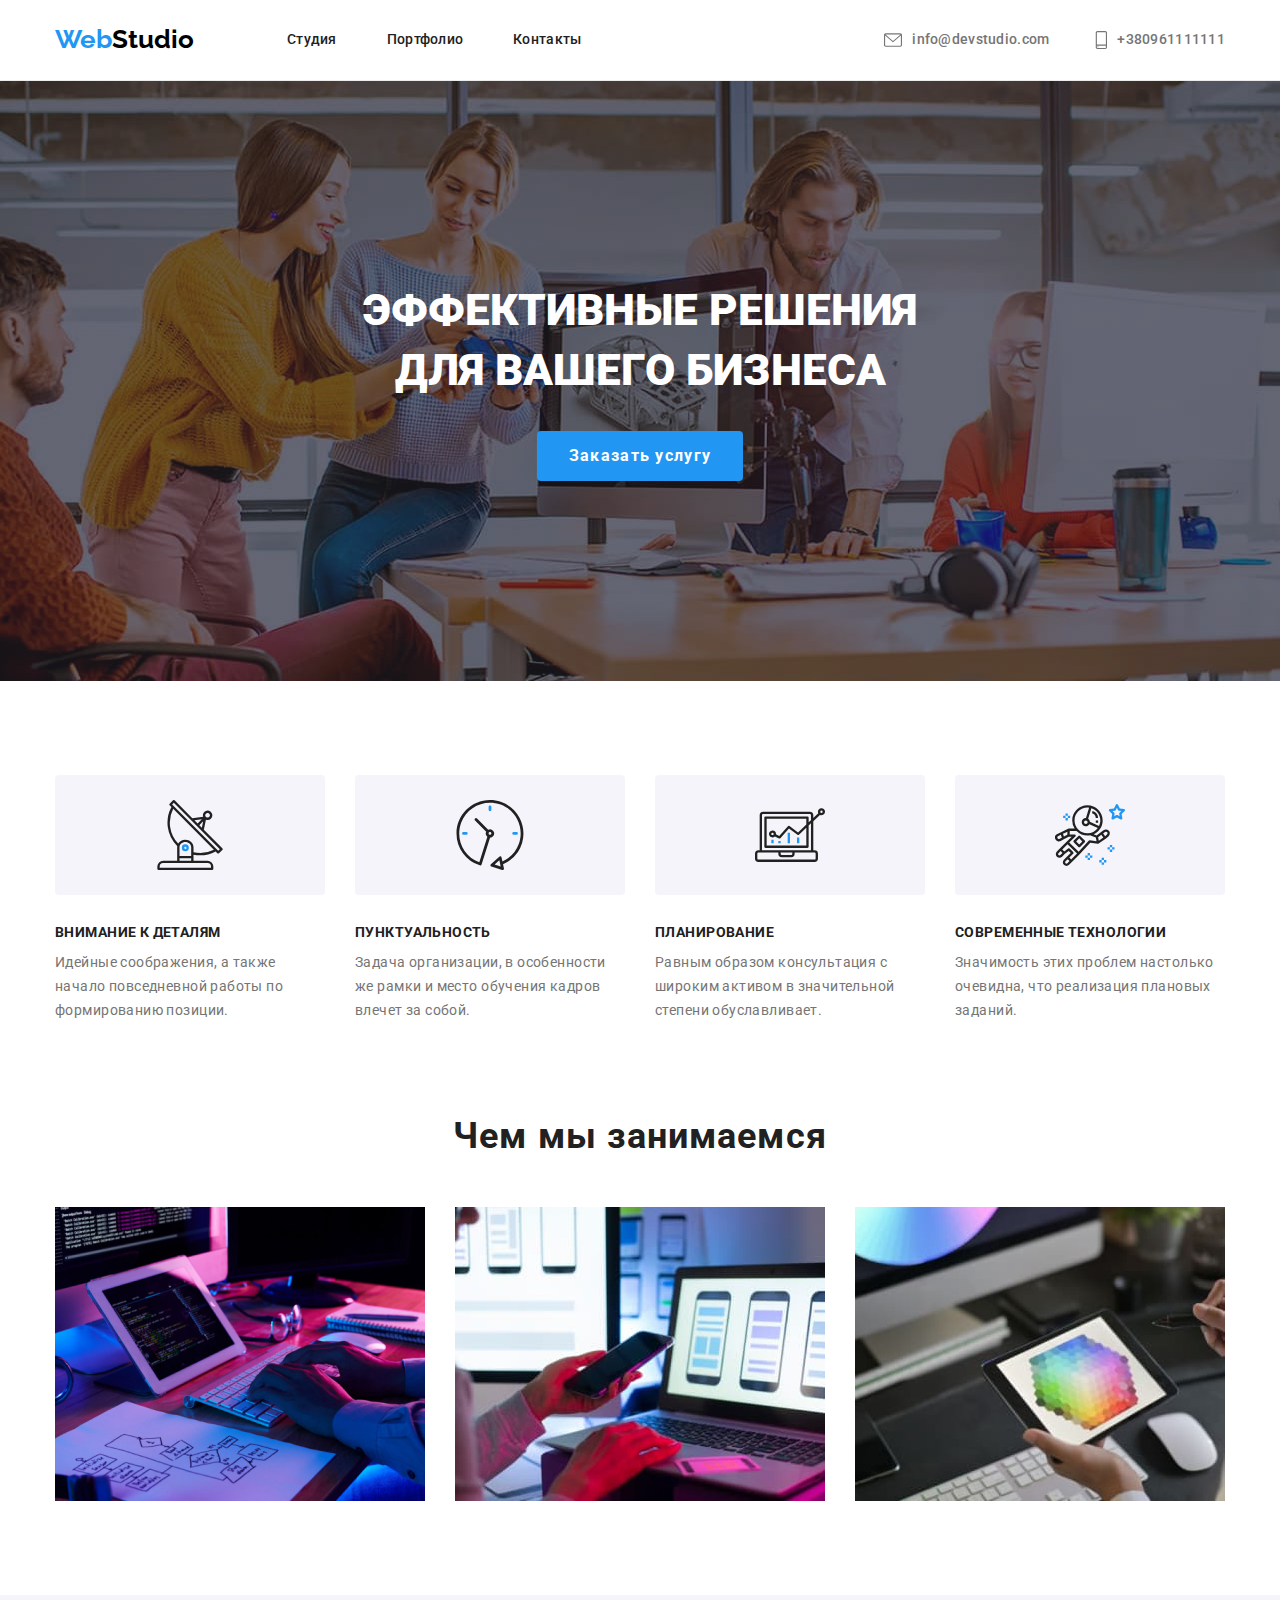
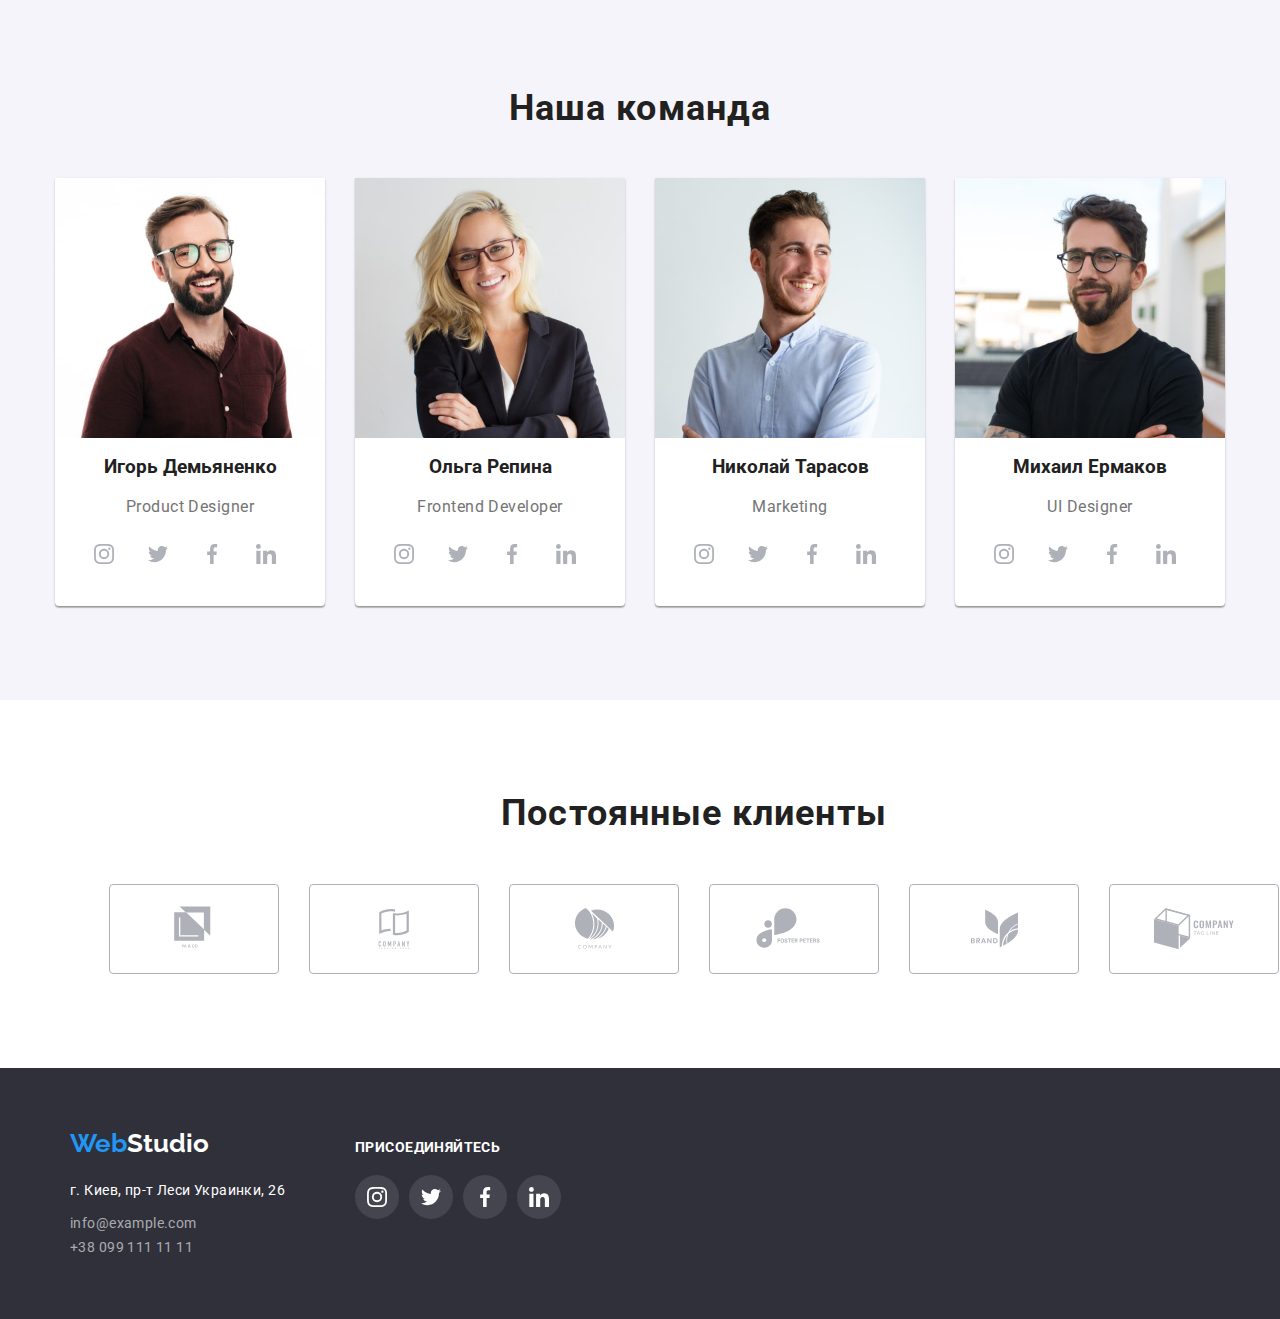
==== index.html @ d6c4748f "hw5 start" ====
<!DOCTYPE html>
<html lang="ru">
<head>
  <meta charset="UTF-8">
  <meta name="viewport" content="width=device-width, initial-scale=1.0">
  <title>Студия</title>
  <link rel="stylesheet" href="./css/modern-normalize.css">
  <link rel="preconnect" href="https://fonts.gstatic.com">
  <link href="https://fonts.googleapis.com/css2?family=Raleway:wght@700&family=Roboto:wght@400;500;700;900&display=swap"
    rel="stylesheet">
  <link rel="stylesheet" href="./css/style.css">
</head>
<body>
  <header>
    <!-- CONTAINER -->

    <div class="container"> 

    <!-- Navigation -->

    <nav class="nav">
    <a href="" class="nav-a">Web<span class="nav-span">Studio</span></a>
    <ul class="site-nav list">
      <li class="item"><a href="" class="link">Студия</a></li>
      <li class="item"><a href="./portfolio.html" class="link">Портфолио</a></li>
      <li class="item"><a href="" class="link">Контакты</a></li>
    </ul>
    
    <ul class="auth-nav list">
      <li>
        <a href="mailto:info@devstudio.com" class="link"> 
          <svg class="icon-envelop" >
            <use href="./images/sprite.svg#icon-envelope-hover" ></use>
          </svg>
          info@devstudio.com</a>
      </li>
      <li><a href="tel:+380961111111" class="link">
        <svg class="icon-smartphone">
          <use href="./images/sprite.svg#icon-smartphone"></use>
        </svg>
        +380961111111</a>
      </li>
    </ul>
    </nav>
    </div>
   
  </header>
  <main>

    <!-- Hero -->

    <section class="hero">

      <h1 class="hero-title">ЭФФЕКТИВНЫЕ РЕШЕНИЯ<br> ДЛЯ ВАШЕГО БИЗНЕСА</h1>
      <button type="button" class="button">Заказать услугу</button>

    </section>

<!-- Advantages -->

<!-- CONTAINER -->

       
      

    <section class="advantages">

       <div class="container">

      <ul class="advantages-list">
        <li class="item">
          
          <div class="advantages-image">

          <svg class="icon-advantages"><use href="./images/sprite.svg#icon-antenna-1"></use></svg>

          </div>
          
        <h3 class="advantages-title">ВНИМАНИЕ К ДЕТАЛЯМ</h3>
        <p class="advantages-text">Идейные соображения, а также начало повседневной работы по формированию позиции.</p>
      </li>
        <li class="item">
          <div class="advantages-image">
          <svg class="icon-advantages">
            <use href="./images/sprite.svg#icon-clock-1"></use>
          </svg>
          </div>
          <h3 class="advantages-title">ПУНКТУАЛЬНОСТЬ</h3>
          <p class="advantages-text">Задача организации, в особенности же рамки и место обучения кадров влечет за собой.</p>
        </li>
        <li class="item">
          <div class="advantages-image">
          <svg class="icon-advantages">
            <use href="./images/sprite.svg#icon-diagram-1"></use>
          </svg>
          </div>
          <h3 class="advantages-title">ПЛАНИРОВАНИЕ</h3>
          <p class="advantages-text">Равным образом консультация с широким активом в значительной степени обуславливает.</p>
        </li>
        <li class="item">
          <div class="advantages-image">
          <svg class="icon-advantages">
            <use href="./images/sprite.svg#icon-astronaut-1"></use>
          </svg>
          </div>
          <h3 class="advantages-title">СОВРЕМЕННЫЕ ТЕХНОЛОГИИ</h3>
          <p class="advantages-text">Значимость этих проблем настолько очевидна, что реализация плановых заданий.</p>
        </li>
      </ul>

       </div>
       
    </section>
      

    <!-- Work -->


    <section class="work" >

      <div class="container">

      <h2 class="title-h">Чем мы занимаемся</h2>

      <ul class="work-list">
        <li class="item">
          <img class="img" src="./images/box1(1).jpg" alt="руки набирают текст" width="370">
        </li>
        <li class="item">
          <img class="img" src="./images/box2(1).jpg" alt="в левой руке телефон" width="370" height="294">
        </li>
        <li class="item">
          <img class="img" src="./images/box3(1).jpg" alt="рука держит планшет" width="370" height="294">
        </li>
      </ul>
      </div>
    </section>

    <!-- Team -->

    <section class="team">
      <div class="container">
      <h2 class="title-team">Наша команда</h2>

      <ul class="team-list">
        <li class="item">
          <img src="./images/teamcard1.jpg" alt="Игорь Демьяненко" width="270" height="260">
          <h3 class="title">Игорь Демьяненко</h3>
          <p class="team-text">Product Designer</p>

          <ul class="social-list">
            <li class="icons-items">
              <a class="social-link" href="#">
                <svg class="social-icons">
                  <use href="./images/sprite.svg#icon-instagram-2"></use>
                </svg>
              </a>
            </li>
            <li  class="icons-items">
              <a class="social-link" href="#">
                <svg class="social-icons">
                  <use href="./images/sprite.svg#icon-twitter-1"></use>
                </svg>
              </a>
            </li>
            <li class="icons-items">
              <a class="social-link" href="#">
                <svg class="social-icons">
                  <use href="./images/sprite.svg#icon-facebook-1"></use>
                </svg>
              </a>
            </li>
            <li class="icons-items">
              <a class="social-link" href="#">
                <svg class="social-icons">
                  <use href="./images/sprite.svg#icon-linkedin-1"></use>
                </svg>
              </a>
            </li>
          </ul>

        </li>
        <li class="item">
          <img src="./images/teamcard2.jpg" alt="Ольга Репина" width="270" height="260">
          <h3 class="title">Ольга Репина</h3>
          <p class="team-text">Frontend Developer</p>

          <ul class="social-list">
            <li class="icons-items">
              <a class="social-link" href="#">
                <svg class="social-icons">
                  <use href="./images/sprite.svg#icon-instagram-2"></use>
                </svg>
              </a>
            </li>
            <li class="icons-items">
              <a class="social-link" href="#">
                <svg class="social-icons">
                  <use href="./images/sprite.svg#icon-twitter-1"></use>
                </svg>
              </a>
            </li>
            <li class="icons-items">
              <a class="social-link" href="#">
                <svg class="social-icons">
                  <use href="./images/sprite.svg#icon-facebook-1"></use>
                </svg>
              </a>
            </li>
            <li class="icons-items">
              <a class="social-link" href="#">
                <svg class="social-icons">
                  <use href="./images/sprite.svg#icon-linkedin-1"></use>
                </svg>
              </a>
            </li>
          </ul>

        </li>
        <li class="item">
          <img src="./images/teamcard3.jpg" alt="Николай Тарасов" width="270" height="260">
          <h3 class="title">Николай Тарасов</h3>
          <p class="team-text">Marketing</p>

          <ul class="social-list">
            <li class="icons-items">
              <a class="social-link" href="#">
                <svg class="social-icons">
                  <use href="./images/sprite.svg#icon-instagram-2"></use>
                </svg>
              </a>
            </li>
            <li class="icons-items">
              <a class="social-link" href="#">
                <svg class="social-icons">
                  <use href="./images/sprite.svg#icon-twitter-1"></use>
                </svg>
              </a>
            </li>
            <li class="icons-items">
              <a class="social-link" href="#">
                <svg class="social-icons">
                  <use href="./images/sprite.svg#icon-facebook-1"></use>
                </svg>
              </a>
            </li>
            <li class="icons-items">
              <a class="social-link" href="#">
                <svg class="social-icons">
                  <use href="./images/sprite.svg#icon-linkedin-1"></use>
                </svg>
              </a>
            </li>
          </ul>

        </li>
        <li class="item">
          <img src="./images/teamcard4.jpg" alt="Михаил Ермаков" width="270" height="260">
          <h3 class="title">Михаил Ермаков</h3>
          <p class="team-text">UI Designer</p>

          <ul class="social-list">
            <li class="icons-items">
              <a class="social-link" href="#">
                <svg class="social-icons">
                  <use href="./images/sprite.svg#icon-instagram-2"></use>
                </svg>
              </a>
            </li>
            <li class="icons-items">
              <a class="social-link" href="#">
                <svg class="social-icons">
                  <use href="./images/sprite.svg#icon-twitter-1"></use>
                </svg>
              </a>
            </li>
            <li class="icons-items">
              <a class="social-link" href="#">
                <svg class="social-icons">
                  <use href="./images/sprite.svg#icon-facebook-1"></use>
                </svg>
              </a>
            </li>
            <li class="icons-items">
              <a class="social-link" href="#">
                <svg class="social-icons">
                  <use href="./images/sprite.svg#icon-linkedin-1"></use>
                </svg>
              </a>
            </li>
          </ul>

        </li>
      </ul>
      </div>
    </section>

    <!-- CLIETS -->

    <section class="clients">
      <div class="container">
        <h2 class="title-clients">Постоянные клиенты</h2>
        <ul class="clients-list"> 
          <li class="clients-items">
            <a class="clients-link" href="#">
              <svg class="clients-logo-1">
                <use href="./images/sprite.svg#icon-logo-1"></use>
              </svg>
            </a>
          </li>
          <li class="clients-items">
            <a class="clients-link" href="#">
              <svg class="clients-logo-2">
                <use href="./images/sprite.svg#icon-logo-2"></use>
              </svg>
            </a>
          </li>
          <li class="clients-items">
            <a class="clients-link" href="#">
              <svg class="clients-logo-3">
                <use href="./images/sprite.svg#icon-logo-3"></use>
              </svg>
            </a>
          </li>
          <li class="clients-items">
            <a class="clients-link" href="#">
              <svg class="clients-logo-4">
                <use href="./images/sprite.svg#icon-logo-4"></use>
              </svg>
            </a>
          </li>
          <li class="clients-items">
            <a class="clients-link" href="#">
              <svg class="clients-logo-5">
                <use href="./images/sprite.svg#icon-logo-5"></use>
              </svg>
            </a>
          </li>
          <li class="clients-items">
            <a class="clients-link" href="#">
              <svg class="clients-logo-6">
                <use href="./images/sprite.svg#icon-logo-6"></use>
              </svg>
            </a>
          </li>
        </ul>

      </div>
    </section>

  </main>
  
  <footer class="futer-nav">
   

    <div class="container">
      <div class="footer-section">
     <section class="footer-first">

    <div class="futer-logo">
    <a href="" class="futer-a">Web<span class="futer-span">Studio</span></a>
    </div>

  <address>

        <p class="futer-address">г. Киев, пр-т Леси Украинки, 26</p>
      
    <ul class="futer-list">
      <li>
        <a href="mailto:info@example.com" class="link">info@example.com</a>
      </li>
      <li>
        <a href="tel:+380991111111" class="link">+38 099 111 11 11</a>
      </li>
    </ul>
  </address> 
 </section>
 <section class="footer-second">

  <div footer-social>

    <p class="footer-text">ПРИСОЕДИНЯЙТЕСЬ</p>

  
  <ul class="social-footer">
    <li class="footer-items">
      <a class="footer-link" href="#">
        <svg class="footer-icons">
          <use href="./images/sprite.svg#icon-instagram-2"></use>
        </svg>
      </a>
    </li>
    <li class="footer-items">
      <a class="footer-link" href="#">
        <svg class="footer-icons">
          <use href="./images/sprite.svg#icon-twitter-1"></use>
        </svg>
      </a>
    </li>
    <li class="footer-items">
      <a class="footer-link" href="#">
        <svg class="footer-icons">
          <use href="./images/sprite.svg#icon-facebook-1"></use>
        </svg>
      </a>
    </li>
    <li class="footer-items">
      <a class="footer-link" href="#">
        <svg class="footer-icons">
          <use href="./images/sprite.svg#icon-linkedin-1"></use>
        </svg>
      </a>
    </li>
  </ul>
  </div>
  </section>
  </div>


    </div>

  </footer>
  
  
</body>
</html>
---- css/style.css ----
:root {
  --white-text: rgba(255,255,255,1);
  --white-text-op: rgba(255, 255, 255, 0.6);


  --black-text: rgba(33, 33, 33, 1);
  --black-text-logo: rgba(0, 0, 0, 1);
  --black-background: rgba(47, 48, 58, 1);


  
  --blue-text: rgba(33, 150, 243, 1);


  --grey-text: rgba(117, 117, 117, 1);
  --grey-background: rgba(245, 244, 250, 1);


  --card-set-gap: 30px;

  --icon-color: rgba(175, 177, 184, 1);


}

html {
  box-sizing: border-box;
}

*,
*::before,
*::after {
  box-sizing: inherit;
}

h1,
h2,
p {
  margin: 0;

}

p {
  color: var(--grey-text); 
  
}

ul {
  list-style: none; 
}

body {
  font-family: Roboto, sans-serif;

}

img {
  display: block;
  max-width: 100%;
}

header {
  border-bottom: 1px solid rgba(236, 236, 236, 1);
}

/* CONTAINER */

.container {
  width: 1200px;
  padding-left: 15px;
  padding-right: 15px;
  margin-left: auto;
  margin-right: auto;

  /* border: solid red; */
}

.nav,
.site-nav,
.auth-nav  {
  display: flex;
}


.nav {
  justify-content: space-between;
  align-items: center;
  padding-top: 24px;
  padding-bottom: 25px;
  

}

.site-nav {
  padding: 0;
  margin-left: 93px;
  margin-top: 0;
  margin-bottom: 0;
}

.site-nav .item + .item {
  margin-left: 50px;
  
}

.auth-nav {
  margin-left: auto;
  margin-top: 0;
  margin-bottom: 0;
}

.auth-nav li:not(:last-child) {
  margin-right: 40px;
}

.title {
  color: var(--black-text);
}

/* Site nav */


.nav-a,
.nav-span {
  font-family: Raleway, sans-serif;
  font-style: normal;
  font-weight: bold;
  font-size: 26px;
  line-height: 1.2;
  text-decoration: none;
}

nav .link {
  font-weight: 500;
  font-size: 14px;
  line-height: 1.14;
  letter-spacing: 0.02em;

  text-decoration: none;

}

.nav-a,
.futer-a {
  color: var(--blue-text);
}

.nav-span {
  color: var(--black-text-logo);
}

.site-nav .link {
  
  color: var(--black-text);

}

.site-nav .link:hover, 
.site-nav .link:focus {
  color: var(--blue-text);
}

.auth-nav .link {
  color: var(--grey-text);

  font-weight: 500;
  font-size: 14px;
  line-height: 1.14;
  letter-spacing: 0.02em;

  text-decoration: none;


  display: flex;
  align-items: center;

}

.auth-nav .link:hover,
.auth-nav .link:focus {
  color: var(--blue-text);
}


.icon-envelop {
  width: 18px;
  height: 18px;
  
  margin-right: 10px;

  fill: currentColor;
  
}


.icon-smartphone {
  width: 18px;
  height: 18px;
  margin-right: 10px;

  fill: currentColor;
}


/* Hero */
.hero {
  max-width: 1600px;
  height: 600px;
  margin-left: auto;
  margin-right: auto;
  background-image: linear-gradient(
    to right,
    rgba(47, 48, 58, 0.4),
    rgba(47, 48, 58, 0.4)
  ),

    url("../images/Imgback.jpg");

  background-repeat: no-repeat;
  background-position: center;
  background-size: cover;

}

.hero {
  background-color: var(--black-background);
  text-align: center;
  padding-top: 200px;
  padding-bottom: 200px;
}

.hero .hero-title {
  margin: 0;
  padding-top: 0px;
  padding-bottom: 30px;


  color: var(--white-text);

  font-weight: 900;
  font-size: 44px;
  line-height: 1.36;
}

.button {

  padding: 10px 32px;

  margin-bottom: 0px;


  color: var(--white-text);
  background-color: var(--blue-text);

  font-family: Roboto, sans-serif;
  font-style: normal;
  font-weight: bold;
  font-size: 16px;
  line-height: 1.87;
  letter-spacing: 1.3px;

  border: none;
  border-radius: 4px;
}

.filtr-button {
  color: var(--black-text);
  background-color: var(--grey-background); 
  font-family: Roboto, sans-serif;
  font-weight: 500;
  font-size: 16px;
  line-height: 1.6;
  letter-spacing: 0.03em;
  text-align: center;
  border-radius: 4px;

  padding: 6px 22px;
  border: none;

}

.filtr-button:hover,
.filtr-button:focus {
  color: var(--white-text);
  background-color: var(--blue-text);
  box-shadow: 0px 3px 1px rgba(0, 0, 0, 0.1), 0px 1px 2px rgba(0, 0, 0, 0.08), 0px 2px 2px rgba(0, 0, 0, 0.12);
  border-radius: 4px;
}

/* Advantages */

.advantages {
  padding-top: 94px;
  padding-bottom: 94px;
}


.advantages-list {
  display: flex;
  flex-wrap: wrap;
  padding: 0;
  margin-top: 0;
  margin-bottom: 0;
  
  justify-content: space-between;
}

.advantages-list .item {
  width: 270px;

  
}

.advantages-list  .item:not(:last-child) {

  margin-right: 30px;

}

.advantages-image {
  justify-content: center;
  align-items: center;
  width: 270px;
  height: 120px;
  margin-right: 30px;
  margin-bottom: 30px;
  
  display: flex;

  background-color: var(--grey-background);
  border-radius: 4px;
  background-repeat: no-repeat;
  background-position: center;
}

.icon-advantages {
  width: 70px;
  height: 70px;
}

/* .icon-advantages {
  width: 270px;
  height: 120px;
  background-color: var(--grey-background);
  border-radius: 4px;
 
} */

.advantages-text {
  margin: 0;
}

.advantages-title {
  margin-top: 0px;
  margin-bottom: 10px;
}

.advantages .advantages-title {
  color: var(--black-text);

  font-weight: bold;
  font-size: 14px;
  line-height: 1.14;
  letter-spacing: 0.03em;
}

.advantages-text {
  font-weight: normal;
  font-size: 14px;
  line-height: 1.71;
  letter-spacing: 0.03em;
}

/* WORK */

.work {
  padding-bottom: 94px;
}

.title-h,
.work-list {
  display: flex;
}

.work-list {
  justify-content: space-between;
  padding: 0;
  margin-top: 0 ;
  margin-bottom: 0px;
}

.work-list .item:not(:last-child) {
  margin-right: 30px;
}

.title-h {

  justify-content: center;
  margin-top: 0;
  margin-bottom: 50px;

  color: var(--black-text);

  font-weight: bold;
  font-size: 36px;
  line-height: 1.1;
  letter-spacing: 0.03em;
}

/* Team */

.team {
  background-color: var(--grey-background);
  padding-bottom: 94px;
  padding-top: 94px;
}

.title-team,
.team-list {
  display: flex;
  
}

.container .title-team {
  justify-content: center;

  margin-top: 0;
  padding-top: 0px;
  margin-bottom: 50px;

  
}

.team-list .item {
  background-color: var(--white-text);

  box-shadow: 0px 2px 1px 0px rgba(0, 0, 0, 0.2), 0px 1px 1px 0px rgba(0, 0, 0, 0.14), 0px 1px 3px 0px rgba(0, 0, 0, 0.12);
  border-radius: 0px 0px 4px 4px;
}

.team-list {
  padding-bottom: 0px;
  padding-left: 0;
  justify-content: space-between;
  margin-top: 0;
  margin-bottom: 0;
}

.team-list .item:not(:last-child){
  margin-right: 30px;
}

.team .title-team {
  color: var(--black-text);
  

  font-weight: bold;
  font-size: 36px;
  line-height: 1.1;
  letter-spacing: 0.03em;
}


.team .team-text {
  font-weight: normal;
  font-size: 16px;
  line-height: 1.19;
  letter-spacing: 0.03em;
}

.title,
.team-text {
  text-align: center;
}


.social-list {
  padding: 16px 27px 30px;
  display: flex;
}

.social-link {
  display: flex;
  width: 44px;
  height: 44px;
  border-radius: 50%;
  justify-content: center;
  align-items: center;
  margin-right: 10px;
  color: var(--icon-color);
  background-color: var(--white-text);
  fill: var(--white-text);
  
}

.social-link:hover,
.social-link:focus {
  background-color: var(--blue-text);
  color: var(--white-text);
  
}

.social-icons {

  fill: currentColor;
  
  width: 20px;
  height: 20px;
}


/* Cards */

.card-button {
  padding: 94px 0;

}

.button-list,
.card-set {
  display: flex;
}

.card-set {
  flex-wrap: wrap;
  padding: 0;
  margin: 0;

  margin-left: calc( -1 * var(--card-set-gap));
  margin-top: calc( -1 * var(--card-set-gap));
  
}

.card-tumb {
  width: 370px;
  height: 294px;
}

.card-set .item-card {

  /* outline: 1px solid teal; */

  flex-basis: calc(100% / 3 - var(--card-set-gap));

  margin-left: var(--card-set-gap);
  margin-top: var(--card-set-gap);
}

.item-card:hover,
.item-card:focus {
  box-shadow: 0px 4px 4px 0px rgba(0, 0, 0, 0.25);

}

.card-content {
  padding: 20px 24px;
  border: 1px solid rgba(238, 238, 238, 1) ;
  border-top: 0;

}

.button-list {
  margin-top: 0px;
  margin-bottom: 50px;
  justify-content: center;
  padding-left: 0;
}

.button-list .item-button:not(:last-child) {
  margin-right: 8px;
  
}


.title-cards {
  color: var(--black-text);

  font-family: Roboto, sans-serif;
  
  font-weight: bold;
  font-size: 18px;
  line-height: 2;
  letter-spacing: 0.06em;
  margin-bottom: 4px;

}

h2 .text-cards {
  font-family: Roboto, sans-serif;
  font-style: normal;
  font-weight: normal;
  font-size: 16px;
  line-height: 1.88;
  letter-spacing: 0.03em;
}

/* CLIENTS */

.clients {

  padding: 94px;

}

.title-clients {
  
  text-align: center;
  justify-content: center;
  margin-top: 0;
  margin-bottom: 50px;

  color: var(--black-text);

  font-weight: bold;
  font-size: 36px;
  line-height: 1.1;
  letter-spacing: 0.03em;
}

.clients-list {
  margin: 0;
  padding: 0;

  display: flex;
  
}

.clients-items:not(:last-child) {
  margin-right: 30px;
  
}

.clients-link {
  display: flex;
  width: 170px;
  height: 90px;
  border: 1px solid rgba(175, 177, 184, 1);
  box-sizing: border-box;
  border-radius: 4px;
  color: var(--icon-color);
  
  background-color: var(--white-text);

  justify-content: center;
  align-items: center;

}

.clients-link:hover,
.clients-link:focus {
  
  border: 1px solid var(--blue-text);
  color: var(--blue-text); 
  
}


.clients-logo-1 {
  width: 44px;
  height: 49px;
  fill: currentColor;
  
}


.clients-logo-2 {
  width: 40px;
  height: 52px;
  fill: currentColor;
}


.clients-logo-3 {
  width: 41px;
  height: 43px;
  fill: currentColor;
}


.clients-logo-4 {
  width: 80px;
  height: 75px;
  fill: currentColor;
}


.clients-logo-5 {
  width: 59px;
  height: 47px;
  fill: currentColor;
}


.clients-logo-6 {
  width: 88px;
  height: 80px;
  fill: currentColor;
}


/* Futer */

.futer-nav {
  padding-top: 60px;
  padding-bottom: 60px;
}


.futer-address {
  display: flex;
}

.futer-logo {
  
  padding-left: 15px;
}

.futer-address {
  margin-top: 20px;
  margin-bottom: 9px;
  padding-left: 15px;
}

.futer-list {
  margin-top: 0;
  margin-bottom: 0;
  padding-left: 15px;
  
}


.futer-span {
  color: var(--white-text); 

}


.futer-nav {


  background-color: var(--black-background);
}

.futer-address {
  color: var(--white-text);

  font-weight: normal;
  font-size: 14px;
  line-height: 1.7;
  letter-spacing: 0.03em;

}

.futer-nav .link {
  color: var(--white-text-op);

  font-weight: normal;
  font-size: 14px;
  line-height: 1.7;
  letter-spacing: 0.03em;

  text-decoration: none;
}

.futer-nav .link:hover,
.futer-nav .link:focus {
  color: var(--blue-text);
}

.futer-span {
  font-family: Raleway, sans-serif;
  font-style: normal;
  font-weight: bold;
  font-size: 26px;
  line-height: 1.2;
  text-decoration: none;


}

.futer-nav .futer-a {
  font-family: Raleway, sans-serif;
  font-style: normal;
  font-weight: bold;
  font-size: 26px;
  line-height: 1.2;
  text-decoration: none;
  
}

.social-footer {
  display: flex;
  margin-top: 20px;
  padding: 0;
  
}

.footer-text {
  
  font-style: normal;
  font-weight: bold;
  font-size: 14px;
  line-height: 16px;
  letter-spacing: 0.03em;
  text-transform: uppercase;

  color: #FFFFFF;

}

.footer-social {

  display: flex;
  

  width: 206px;
  height: 80px;

}

.footer-link {
  display: flex;
  width: 44px;
  height: 44px;
  border-radius: 50%;
  justify-content: center;
  align-items: center;
  margin-right: 10px;
  background-color: rgba(255, 255, 255, 0.1);

}

.footer-link:hover,
.footer-link:focus {
  background-color: var(--blue-text);
}

.footer-icons {
  width: 20px;
  height: 20px;
  fill: var(--white-text);
}

.footer-section {
  display: flex;
  align-items: baseline;
}

.footer-second {
  margin-left: 70px;
}
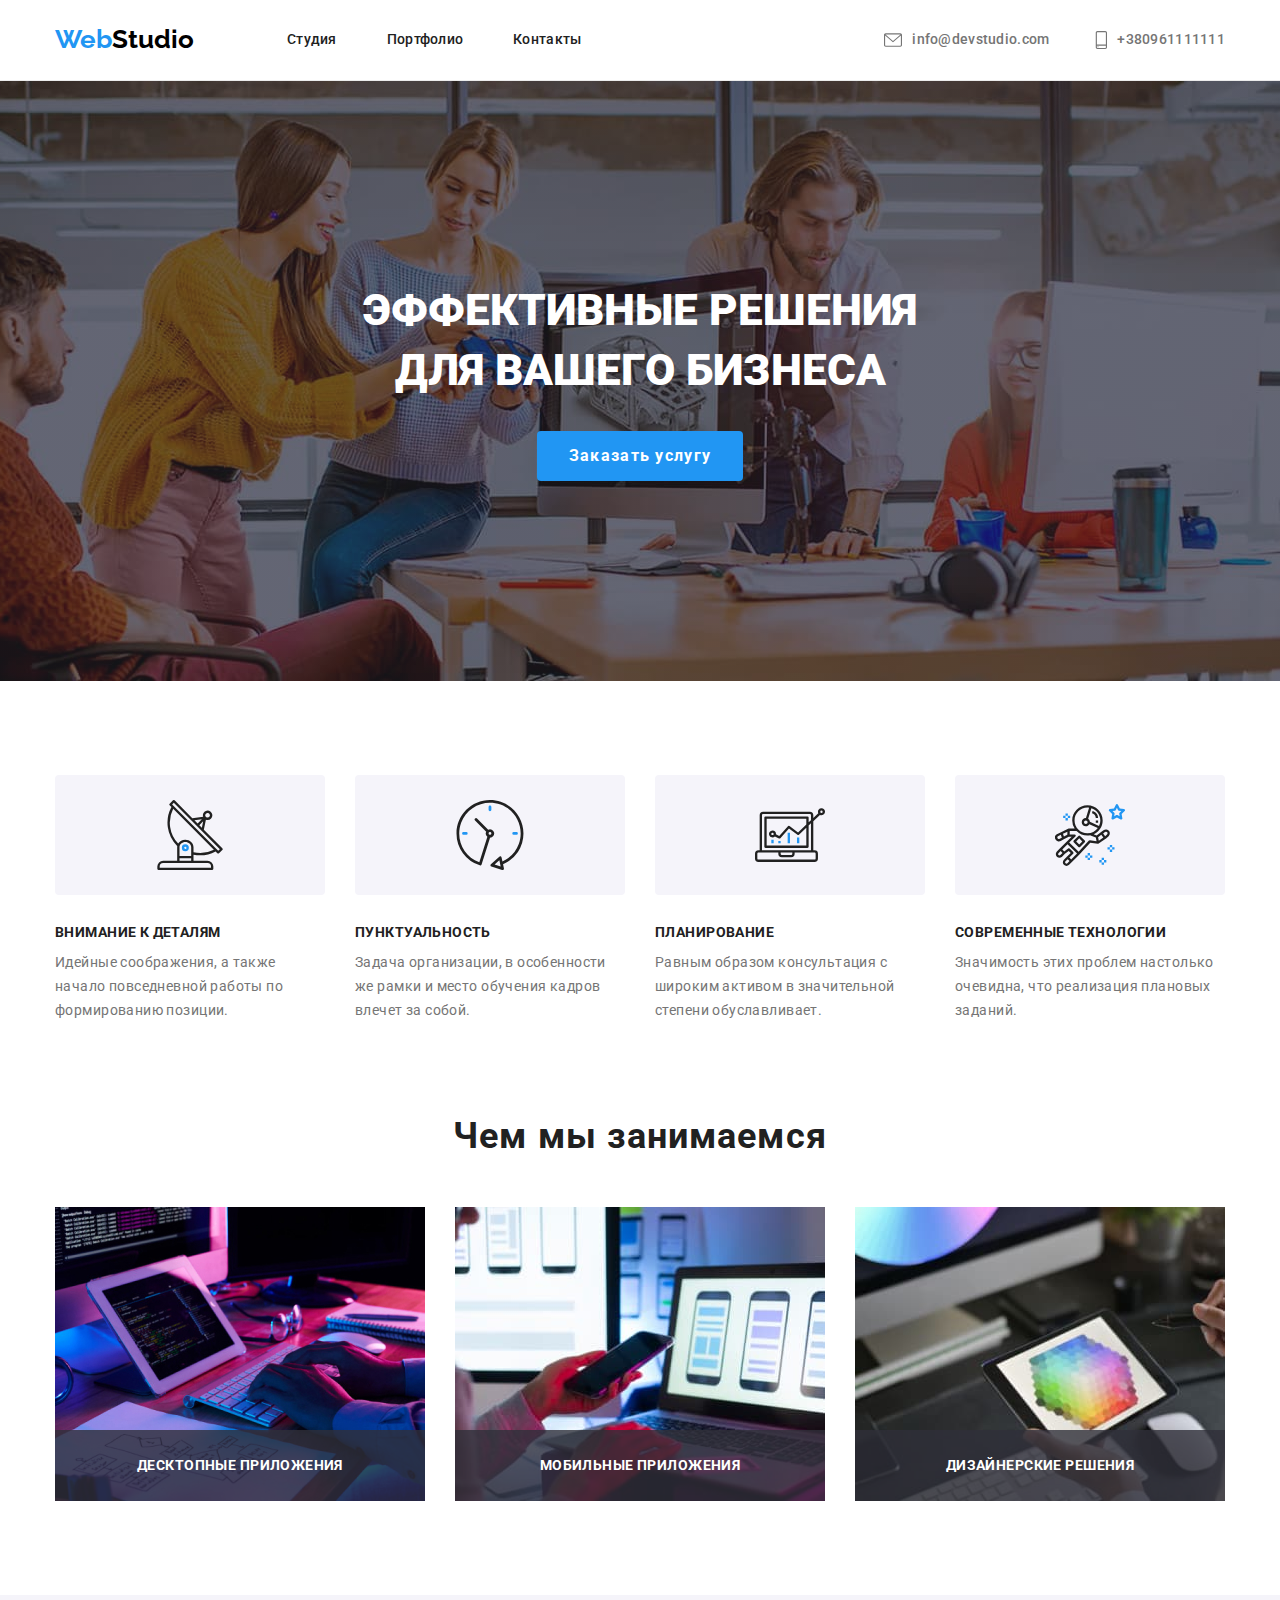
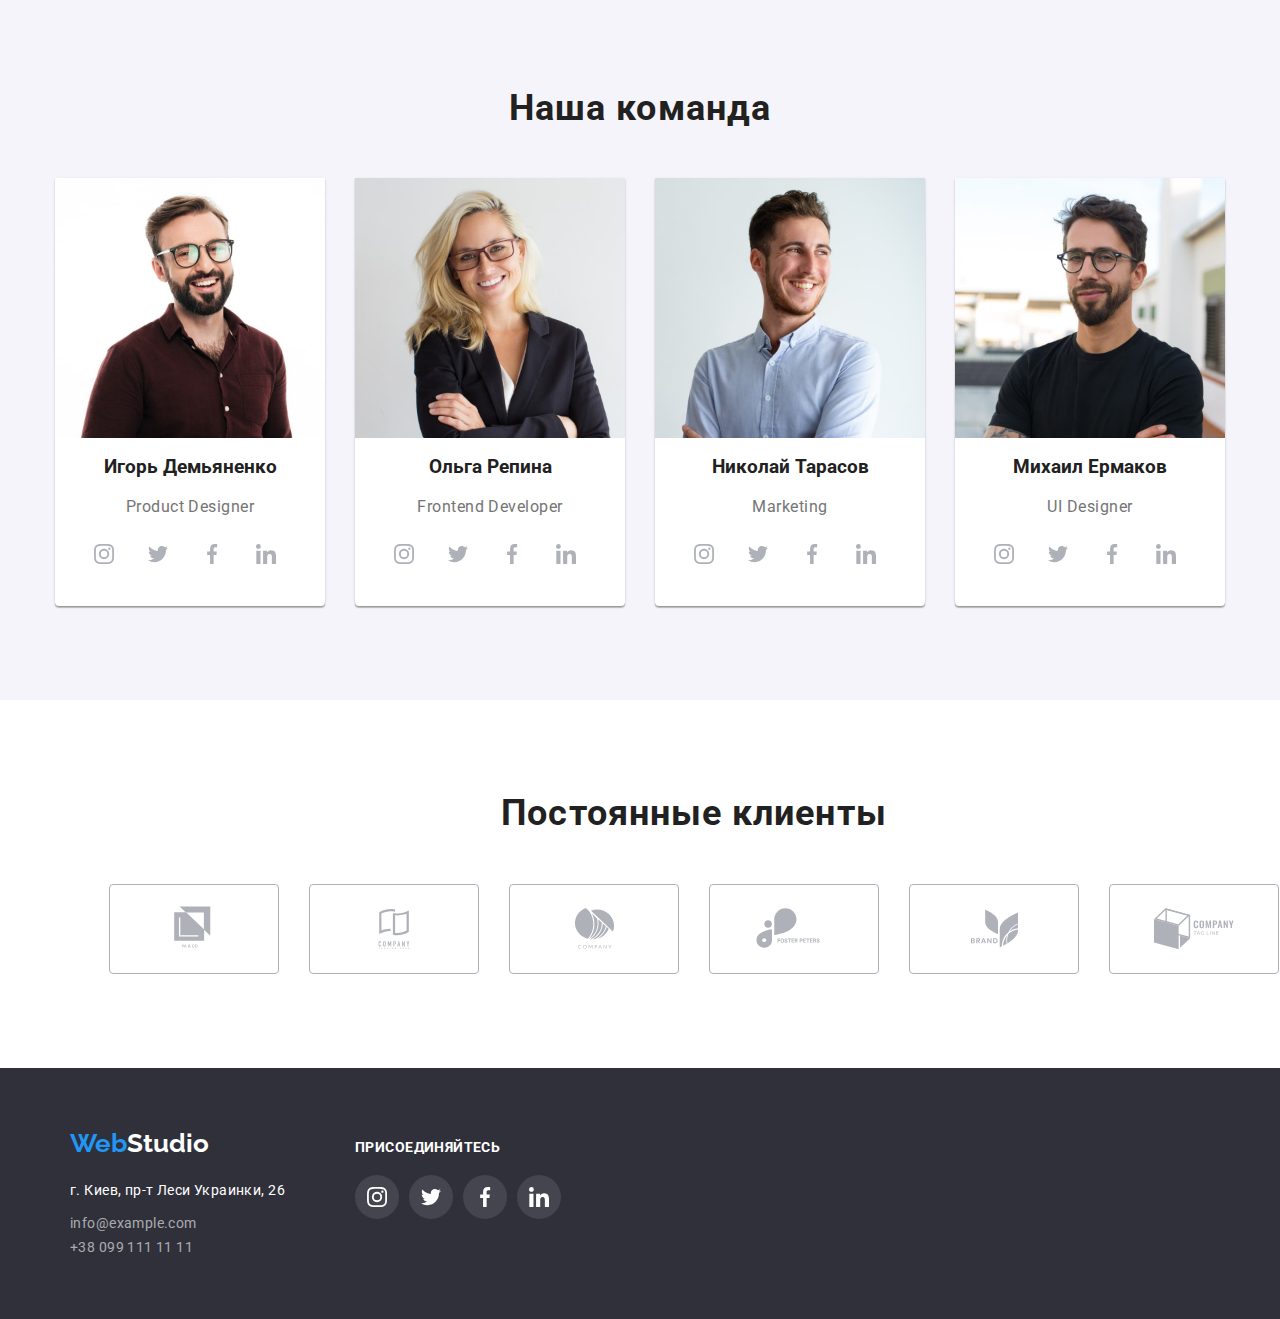
==== commit 667c2ead: "hw5 day1" ====
--- a/index.html
+++ b/index.html
@@ -52,9 +52,23 @@
     <section class="hero">
 
       <h1 class="hero-title">ЭФФЕКТИВНЫЕ РЕШЕНИЯ<br> ДЛЯ ВАШЕГО БИЗНЕСА</h1>
-      <button type="button" class="button">Заказать услугу</button>
+      <button data-modal-open type="button" class="button">Заказать услугу</button>
 
     </section>
+
+
+<div data-modal class="backdrop is-hidden">
+  <div class="modal">
+    <div data-modal-close class="box-close">
+    <svg class="button-close" width="11px" height="11px">
+      <use href="./images/sprite.svg#icon-Vector"> </use>
+    </svg> 
+    </div>
+  </div>
+
+</div>
+
+
 
 <!-- Advantages -->
 
@@ -125,12 +139,19 @@
       <ul class="work-list">
         <li class="item">
           <img class="img" src="./images/box1(1).jpg" alt="руки набирают текст" width="370">
+          
+          <p class="overlay">десктопные приложения</p>
+          
         </li>
         <li class="item">
           <img class="img" src="./images/box2(1).jpg" alt="в левой руке телефон" width="370" height="294">
+
+          <p class="overlay">мобильные приложения</p>
         </li>
         <li class="item">
           <img class="img" src="./images/box3(1).jpg" alt="рука держит планшет" width="370" height="294">
+
+          <p class="overlay">дизайнерские РЕШЕНИЯ</p>
         </li>
       </ul>
       </div>
@@ -420,7 +441,10 @@
     </div>
 
   </footer>
-  
+
+
+
+  <script src="./js/modal.js"></script>
   
 </body>
 </html>--- a/css/style.css
+++ b/css/style.css
@@ -10,6 +10,7 @@
 
   
   --blue-text: rgba(33, 150, 243, 1);
+  --blue-background: rgba(33, 150, 243, 0.9);
 
 
   --grey-text: rgba(117, 117, 117, 1);
@@ -150,15 +151,33 @@
 }
 
 .site-nav .link {
+  padding: 32px 0;
   
   color: var(--black-text);
 
-}
+  position: relative;
+
+}
+
 
 .site-nav .link:hover, 
 .site-nav .link:focus {
   color: var(--blue-text);
 }
+
+.site-nav .link:hover::after {
+  content: "";
+  position: absolute;
+  display: block;
+  width: 100%;
+  height: 4px;
+  background-color: var(--blue-text);
+  left: 0;
+  bottom: 0;
+  border-radius: 2px;
+  
+}
+
 
 .auth-nav .link {
   color: var(--grey-text);
@@ -393,6 +412,30 @@
   margin-right: 30px;
 }
 
+.item {
+  position: relative;
+}
+
+.item .overlay {
+  position: absolute;
+  width: 100%;
+  height: auto;
+  font-size: 14px;
+  line-height: 1.17;
+  letter-spacing: 00.03em;
+  text-transform: uppercase;
+  text-align: center;
+  padding-top: 27px;
+  padding-bottom: 27px;
+  bottom: 0;
+
+  font-family: Roboto, sans-serif;
+  font-weight: 700;
+  color: var(--white-text);
+  background-color: rgba(47, 48, 58, 0.8);;
+}
+
+
 .title-h {
 
   justify-content: center;
@@ -534,6 +577,50 @@
 .card-tumb {
   width: 370px;
   height: 294px;
+  
+}
+
+.card {
+  text-decoration: none;
+}
+
+.text-hover {
+  font-family: Roboto, sans-serif;
+  font-style: normal;
+  font-weight: normal;
+  font-size: 18px;
+  line-height: 1.55;
+  letter-spacing: 0.03em;
+
+  color: var(--white-text);
+
+}
+
+.text-hover {
+  padding: 63px 24px;
+}
+
+.hover-box {
+  display: flex;
+  position: absolute;
+  top: 0;
+  left: 0;
+  width: 100%;
+  height: 100%;
+  background-color: var(--blue-background);
+  
+
+  transform: translateY(100%);
+  transition: transform 250ms cubic-bezier(0.4, 0, 0.2, 1);
+}
+
+.item-card:hover .hover-box {
+  transform: translateY(0);
+}
+
+.card-tumb {
+  position: relative;
+  overflow: hidden;
 }
 
 .card-set .item-card {
@@ -848,4 +935,60 @@
 
 .footer-second {
   margin-left: 70px;
-}+}
+
+
+/* MODAL  */
+
+.backdrop {
+  position: absolute;
+  min-width: 1600px;
+  min-height: 1024px;
+  left: 0px;
+  top: 0px;
+
+  background: rgba(0, 0, 0, 0.2);
+
+}
+
+.modal {
+  position: absolute;
+  width: 528px;
+  height: 581px;
+  left: 536px;
+  top: 221px;
+
+  background-color: var(--white-text);
+
+  box-shadow: 0px 1px 3px rgba(0, 0, 0, 0.12), 0px 1px 1px rgba(0, 0, 0, 0.14), 0px 2px 1px rgba(0, 0, 0, 0.2);
+  border-radius: 4px;
+
+}
+
+.backdrop.is-hidden {
+  opacity: 0;
+  pointer-events: none;
+
+}
+
+.box-close {
+  display: flex;
+  width: 30px;
+  height: 30px;
+  margin-left: auto;
+  justify-content: center;
+  align-items: center;
+
+  border: 1px solid;
+  border-color: rgba(0, 0, 0, 0.1);
+  border-radius: 50%;
+
+  margin-top: 12px;
+  margin-right: 5px;
+
+}
+
+.box-close:hover {
+  box-shadow: 0px 4px 4px 0px rgba(0, 0, 0, 0.25);
+}
+
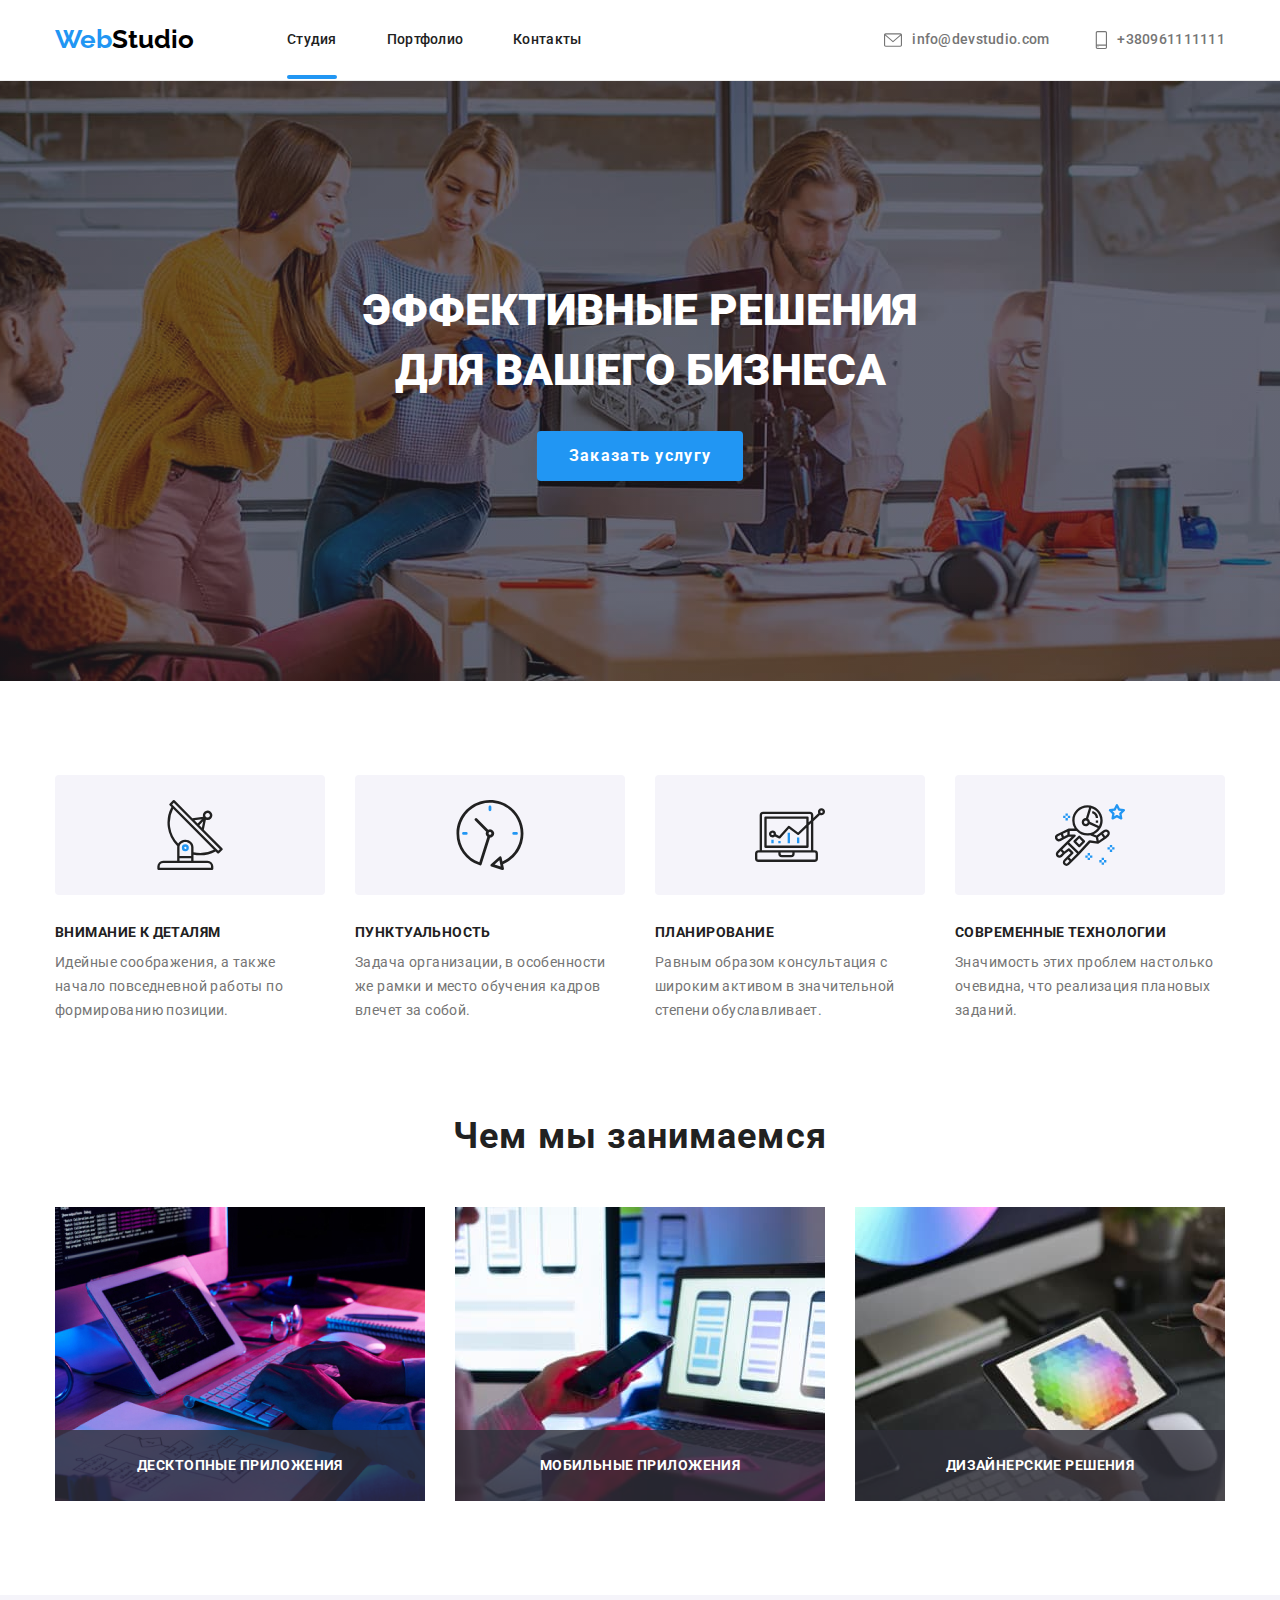
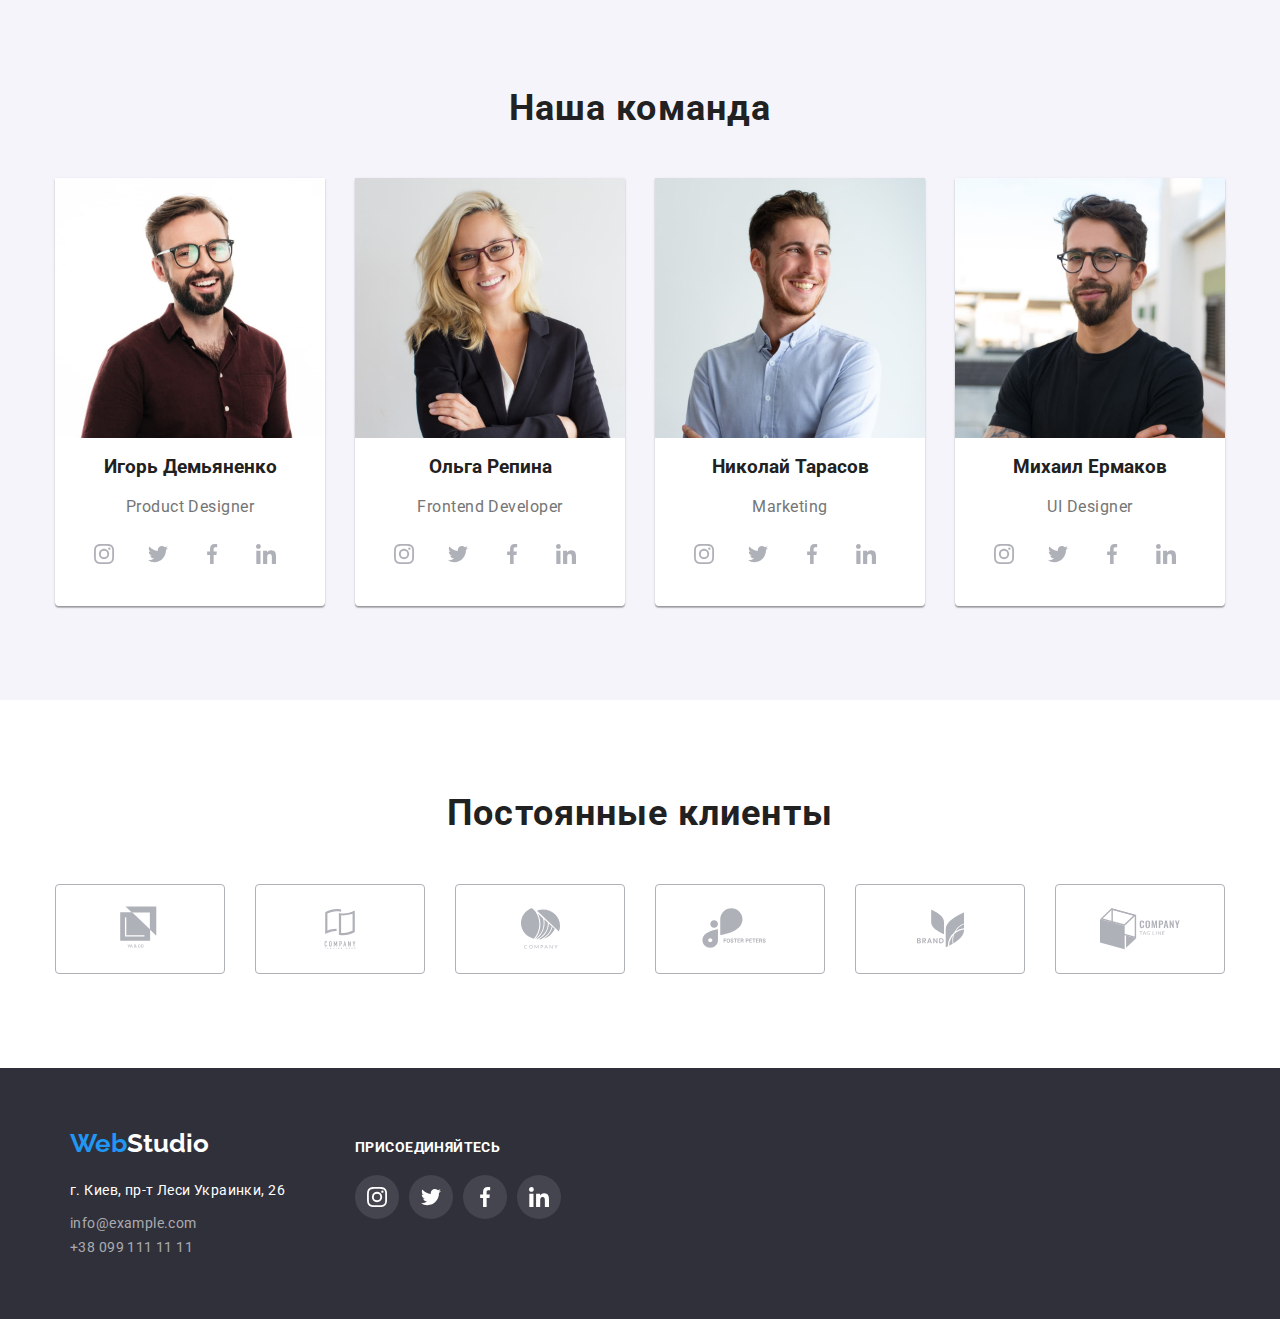
==== commit 50857de4: "hw5 day3" ====
--- a/index.html
+++ b/index.html
@@ -21,7 +21,7 @@
     <nav class="nav">
     <a href="" class="nav-a">Web<span class="nav-span">Studio</span></a>
     <ul class="site-nav list">
-      <li class="item"><a href="" class="link">Студия</a></li>
+      <li class="item"><a href="" class="link current" >Студия</a></li>
       <li class="item"><a href="./portfolio.html" class="link">Портфолио</a></li>
       <li class="item"><a href="" class="link">Контакты</a></li>
     </ul>
@@ -57,16 +57,7 @@
     </section>
 
 
-<div data-modal class="backdrop is-hidden">
-  <div class="modal">
-    <div data-modal-close class="box-close">
-    <svg class="button-close" width="11px" height="11px">
-      <use href="./images/sprite.svg#icon-Vector"> </use>
-    </svg> 
-    </div>
-  </div>
-
-</div>
+
 
 
 
@@ -442,6 +433,17 @@
 
   </footer>
 
+  <div data-modal class="backdrop is-hidden">
+    <div class="modal">
+      <div data-modal-close class="box-close">
+        <svg class="button-close" width="11px" height="11px">
+          <use href="./images/sprite.svg#icon-Vector"> </use>
+        </svg>
+      </div>
+    </div>
+  
+  </div>
+
 
 
   <script src="./js/modal.js"></script>
--- a/css/style.css
+++ b/css/style.css
@@ -20,6 +20,8 @@
   --card-set-gap: 30px;
 
   --icon-color: rgba(175, 177, 184, 1);
+
+  --timing-function: cubic-bezier(0.4, 0, 0.2, 1);
 
 
 }
@@ -157,14 +159,31 @@
 
   position: relative;
 
+  transition: opacity 250ms var(--timing-function);
+
 }
 
 
 .site-nav .link:hover, 
 .site-nav .link:focus {
   color: var(--blue-text);
-}
-
+
+  
+}
+
+.current::after {
+  content: "";
+  position: absolute;
+  display: block;
+  width: 100%;
+  height: 4px;
+  background-color: var(--blue-text);
+  left: 0;
+  bottom: 0;
+  border-radius: 2px;
+}
+
+/* 
 .site-nav .link:hover::after {
   content: "";
   position: absolute;
@@ -176,7 +195,7 @@
   bottom: 0;
   border-radius: 2px;
   
-}
+} */
 
 
 .auth-nav .link {
@@ -193,11 +212,15 @@
   display: flex;
   align-items: center;
 
+  transition: transform 250ms var(--timing-function);
+
 }
 
 .auth-nav .link:hover,
 .auth-nav .link:focus {
   color: var(--blue-text);
+
+ 
 }
 
 
@@ -296,6 +319,8 @@
   padding: 6px 22px;
   border: none;
 
+  transition: transform 250ms var(--timing-function);
+
 }
 
 .filtr-button:hover,
@@ -304,6 +329,8 @@
   background-color: var(--blue-text);
   box-shadow: 0px 3px 1px rgba(0, 0, 0, 0.1), 0px 1px 2px rgba(0, 0, 0, 0.08), 0px 2px 2px rgba(0, 0, 0, 0.12);
   border-radius: 4px;
+
+  
 }
 
 /* Advantages */
@@ -534,6 +561,7 @@
   background-color: var(--white-text);
   fill: var(--white-text);
   
+  transition: transform 250ms var(--timing-function);
 }
 
 .social-link:hover,
@@ -611,11 +639,16 @@
   
 
   transform: translateY(100%);
-  transition: transform 250ms cubic-bezier(0.4, 0, 0.2, 1);
+
+  transition: transform 250ms var(--timing-function);
 }
 
 .item-card:hover .hover-box {
   transform: translateY(0);
+
+  
+  
+
 }
 
 .card-tumb {
@@ -685,7 +718,7 @@
 
 .clients {
 
-  padding: 94px;
+  padding: 94px 0px;
 
 }
 
@@ -731,6 +764,7 @@
   justify-content: center;
   align-items: center;
 
+  transition: transform 250ms var(--timing-function);
 }
 
 .clients-link:hover,
@@ -738,6 +772,8 @@
   
   border: 1px solid var(--blue-text);
   color: var(--blue-text); 
+
+  
   
 }
 
@@ -847,6 +883,8 @@
   letter-spacing: 0.03em;
 
   text-decoration: none;
+
+  transition: transform 250ms var(--timing-function);
 }
 
 .futer-nav .link:hover,
@@ -915,12 +953,15 @@
   margin-right: 10px;
   background-color: rgba(255, 255, 255, 0.1);
 
+  transition: transform 250ms var(--timing-function);
+
 }
 
 .footer-link:hover,
 .footer-link:focus {
   background-color: var(--blue-text);
 }
+  
 
 .footer-icons {
   width: 20px;
@@ -941,22 +982,38 @@
 /* MODAL  */
 
 .backdrop {
-  position: absolute;
-  min-width: 1600px;
-  min-height: 1024px;
+  position: fixed;
+  min-width: 100%;
+  min-height: 100%;
   left: 0px;
   top: 0px;
 
   background: rgba(0, 0, 0, 0.2);
 
+  opacity: 1;
+  
+  transition: opacity 250ms var(--timing-function);
+}
+
+.backdrop.is-hidden {
+  opacity: 0;
+  pointer-events: none;
+  visibility: visible;
+
+}
+
+.backdrop.is-hidden .modal {
+  transform: translate(-50%, -50%) scale(1.2);
 }
 
 .modal {
   position: absolute;
   width: 528px;
   height: 581px;
-  left: 536px;
-  top: 221px;
+  left: 50%;
+  top: 50%;
+  transform: translate(-50%, -50%) scale(1);
+  transition: transform 250ms var(--timing-function);
 
   background-color: var(--white-text);
 
@@ -965,11 +1022,6 @@
 
 }
 
-.backdrop.is-hidden {
-  opacity: 0;
-  pointer-events: none;
-
-}
 
 .box-close {
   display: flex;
